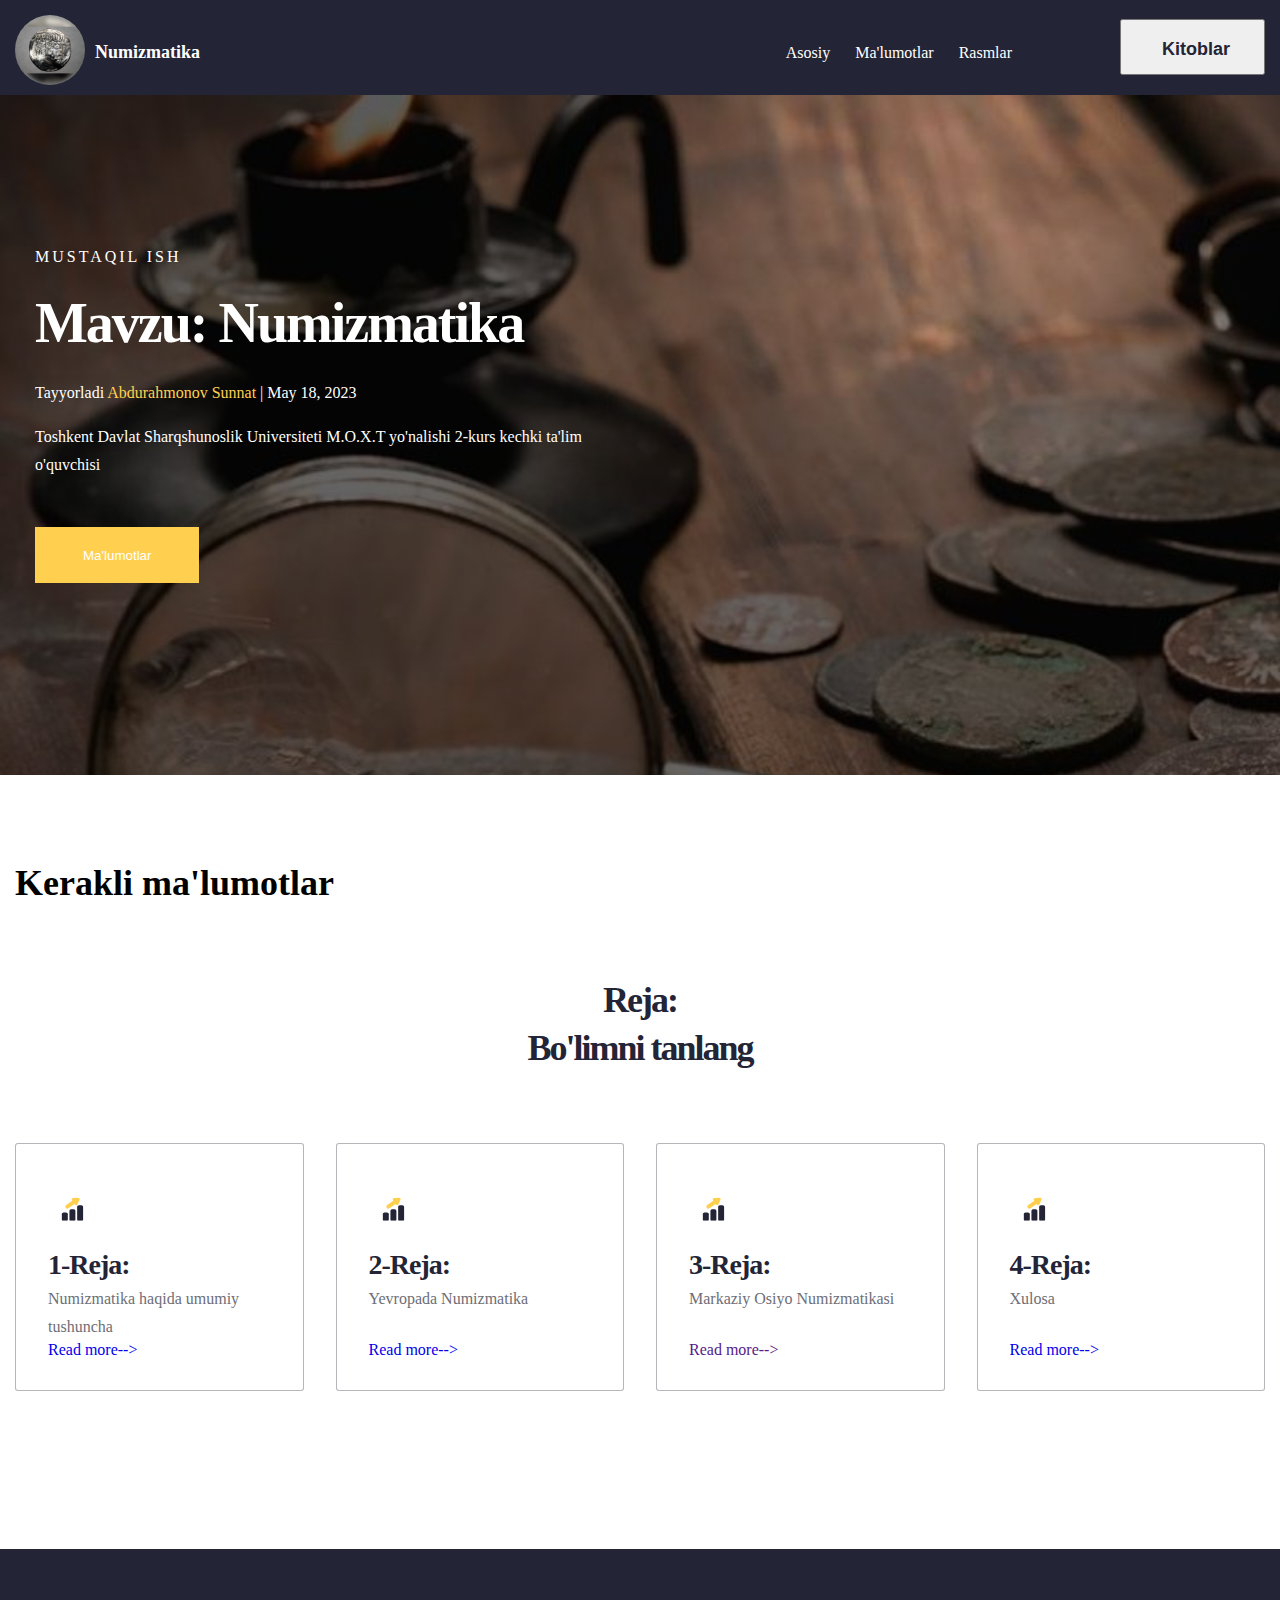
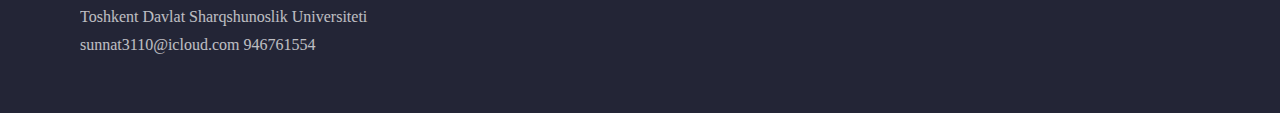
==== index.html @ b24c898b "first commit" ====
<!DOCTYPE html>
<html lang="en">
<head>
    <meta charset="UTF-8">
    <meta http-equiv="X-UA-Compatible" content="IE=edge">
    <meta name="viewport" content="width=device-width, initial-scale=1.0">
    <link rel="stylesheet" href="./sass/main.css">
    <link rel="stylesheet" href="https://cdnjs.cloudflare.com/ajax/libs/font-awesome/6.3.0/css/all.min.css"
    integrity="sha512-SzlrxWUlpfuzQ+pcUCosxcglQRNAq/DZjVsC0lE40xsADsfeQoEypE+enwcOiGjk/bSuGGKHEyjSoQ1zVisanQ=="
    crossorigin="anonymous" referrerpolicy="no-referrer" />
    <title>Numizmatika</title>
</head>
<body>

    <header>
        <nav>
            <div class="container">
                <div class="nav_menu">
                    <div class="beruniy">
                        <a href="./index.html"> <img class="img_beruniy" src="/images/bacbad44-470e-4073-8653-dbf2c6671fc7.jpeg" alt="logo"></a>
                        <h2>Numizmatika</h2>
                    </div>
                    <div class="menu_btn"></div>

                    <ul class="nav_list">
                        <li>
                            <a class="nav_link" href="#section">Asosiy</a>
                        
                        </li>
                        <li>
                            <a class="nav_link" href="./section.html">Ma'lumotlar</a>
                          
                        </li>
                        <li>
                            <a class="nav_link" href="https://www.google.com/search?q=numizmatika&rlz=1C5CHFA_enUZ1026UZ1027&sxsrf=APwXEdcbpKXB6cK-MVhLExRMBIEqQDZ5vg:1684984446269&source=lnms&tbm=isch&sa=X&ved=2ahUKEwjLwfyawI__AhX5QvEDHe1pDfoQ_AUoAXoECAEQAw&biw=1440&bih=789&dpr=1">Rasmlar</a>
                           
                        </li>
                        <li class="btn_item">
                           <a target="_blank"  href="https://kitobxon.com/oz/kitob/yordamchi-tarixiy-fanlar"><button class="btn">Kitoblar</button></a>
                        </li>
                    </ul>
                </div>
            </div>
        </nav>
    </header>
    <section id="section">
        <div class="container">
            <div class="section_menu">
                <p class="section_text">Mustaqil ish</p>
                <h1 class="section_title">
                    Mavzu: Numizmatika </h1>
                <p class="section_text_2">Tayyorladi <span>Abdurahmonov Sunnat</span> | May 18, 2023 </p>
                <p class="section_text_3">Toshkent Davlat Sharqshunoslik Universiteti M.O.X.T yo'nalishi 2-kurs kechki ta'lim o'quvchisi</p>
                    <div class="btn_2">
                        <a target="_blank" href="./section.html"><button class="button">Ma'lumotlar</button></a>
                    </div>
            </div>
        </div>
    </section>
    <section class="section_3">
        <div class="container">
            <h2 class="section-3-title">Kerakli ma'lumotlar</h2>
            <div id="section_cards">
            </div>
        </div>
    </section>

    <section class="main-section-3">
        <h2>Reja:</h2>
        <h2>Bo'limni tanlang</h2>
        <div class="container">
            <div class="main-section-3_list">
                    <div class="section-3-item">
                        <div class="img  img-2">
                            <img src="./images/icon-3.svg" alt="photo">
                        </div>
                        <h3>1-Reja:</h3>
                        <p>Numizmatika haqida umumiy tushuncha</p>
                        <a class="buruniy_link" href="./section.html">Read more--></a>
                    </div>

                <div class="section-3-item">
                    <div class="img img-2">
                        <img src="./images/icon-3.svg" alt="photo">
                    </div>
                    <h3>2-Reja:</h3>
                    <p class="beruniy_text">Yevropada Numizmatika</p>
                    <a class="buruniy_link" href="./work.html">Read more--></a>
                </div>

                <div class="section-3-item">
                    <div class="img  img-2">
                        <img src="./images/icon-3.svg" alt="photo">
                    </div>
                    <h3>3-Reja:</h3>
                    <p class="beruniy_text">Markaziy Osiyo Numizmatikasi</p>
                    <a class="buruniy_link" href="">Read more--></a>
                </div>

                <div class="section-3-item">
                    <div class="img  img-2">
                        <img  src="./images/icon-3.svg" alt="photo">
                    </div>
                    <h3>4-Reja:</h3>
                    <p class="beruniy_text">Xulosa</p>
                    <a class="buruniy_link" href="./main.html#Xulosa">Read more--></a>
                </div>
            </div>
        </div>
    </section>

    <footer class="footer">
        <div class="footer_list">
            <div class="footer_text">
                <p>Toshkent Davlat Sharqshunoslik Universiteti</p>
                <p>sunnat3110@icloud.com  946761554</p>
            </div>
            <div class="footer_icon">
              <a href="https://www.facebook.com/tsuos.uz/" target="_blank"><i class="fa-brands fa-facebook" style="color: #939ba9;"></i></a>
              <a href="https://www.twitter.com/tsuos.uz/" target="_blank"><i class="fa-brands fa-twitter" style="color: #939ba9;"></i></a>
              <a href="https://www.instagram.com/tsuos.uz/" target="_blank"><i class="fa-brands fa-instagram" style="color: #939ba9;"></i></a>
              <a href="https://t.me/tsuos" target="_blank"><i class="fa-brands fa-telegram" style="color: #939ba9;"></i></a>
            </div>
        </div>
    </footer>
    <script src="./main.js/main.js"></script>
</body>
</html>
---- sass/main.css ----
@font-face {
  font-display: swap;
  font-family: "Inter";
  font-style: normal;
  font-weight: 400;
  src: url("../fonts/inter-v12-latin-regular.eot");
  src: url("../fonts/inter-v12-latin-regular.eot?#iefix") format("embedded-opentype"), url("../fonts/inter-v12-latin-regular.woff2") format("woff2"), url("../fonts/inter-v12-latin-regular.woff") format("woff"), url("../fonts/inter-v12-latin-regular.ttf") format("truetype"), url("../fonts/inter-v12-latin-regular.svg#Inter") format("svg");
}
@font-face {
  font-display: swap;
  font-family: "Sen";
  font-style: normal;
  font-weight: 700;
  src: url("../fonts/sen-v7-latin-700.eot");
  src: url("../fonts/sen-v7-latin-700.eot?#iefix") format("embedded-opentype"), url("../fonts/sen-v7-latin-700.woff2") format("woff2"), url("../fonts/sen-v7-latin-700.woff") format("woff"), url("../fonts/sen-v7-latin-700.ttf") format("truetype"), url("../fonts/sen-v7-latin-700.svg#Sen") format("svg");
}
@font-face {
  font-display: swap;
  font-family: "Inter";
  font-style: normal;
  font-weight: 500;
  src: url("../fonts/inter-v12-latin-500.eot");
  src: url("../fonts/inter-v12-latin-500.eot?#iefix") format("embedded-opentype"), url("../fonts/inter-v12-latin-500.woff2") format("woff2"), url("../fonts/inter-v12-latin-500.woff") format("woff"), url("../fonts/inter-v12-latin-500.ttf") format("truetype"), url("../fonts/inter-v12-latin-500.svg#Inter") format("svg");
}
@font-face {
  font-display: swap;
  font-family: "Sen";
  font-style: normal;
  font-weight: 700;
  src: url("../fonts/sen-v7-latin-700.eot");
  src: url("../fonts/sen-v7-latin-700.eot?#iefix") format("embedded-opentype"), url("../fonts/sen-v7-latin-700.woff2") format("woff2"), url("../fonts/sen-v7-latin-700.woff") format("woff"), url("../fonts/sen-v7-latin-700.ttf") format("truetype");
}
* {
  margin: 0;
  padding: 0;
  box-sizing: border-box;
}

body {
  overflow-x: hidden;
  font-family: "Inter";
}

.container {
  max-width: 1280px;
  margin: 0 auto;
  padding: 0 15px;
}

header {
  position: relative;
}

nav {
  background-color: #232536;
  padding-top: 15px;
  padding-bottom: 5px;
}

.nav_menu {
  display: flex;
  justify-content: space-between;
  align-items: center;
}

.beruniy {
  display: flex;
  align-items: center;
  color: #FFFFFF;
  font-family: "Sen";
  -moz-column-gap: 10px;
       column-gap: 10px;
}

.beruniy > h2 {
  font-size: 18px;
}
@media screen and (max-width: 350px) {
  .beruniy > h2 {
    font-size: 14px;
    padding-right: 5px;
  }
}

.img_beruniy {
  width: 70px;
  height: 70px;
  border-radius: 50%;
}

.nav_list {
  display: flex;
  list-style: none;
  -moz-column-gap: 25px;
       column-gap: 25px;
  align-items: center;
  text-align: center;
}

.nav_link {
  text-decoration: none;
  color: #FFFFFF;
  font-style: normal;
  font-weight: 400;
  font-size: 16px;
  line-height: 28px;
}

.btn_item {
  padding-left: 83px;
  padding-bottom: 11px;
}
@media screen and (max-width: 770px) {
  .btn_item {
    padding-left: 20px;
  }
}

.btn {
  text-decoration: none;
  padding: 16px 40px;
  color: #232536;
  max-width: 145px;
  height: 56px;
  font-weight: 700;
  font-size: 18px;
  line-height: 24px;
}

@media (max-width: 670px) {
  .nav_menu {
    padding: 12px 20px;
    padding-bottom: 20px;
  }
  .nav_list {
    display: none;
  }
  .menu_btn {
    position: absolute;
    background-image: url(../images/menu.png);
    background-repeat: no-repeat;
    background-size: 30px;
    background-position: center;
    width: 40px;
    height: 40px;
    right: 0;
    margin: 0 20px;
    cursor: pointer;
    transition: 0.2s ease;
    color: #FFFFFF;
  }
  .menu_btn.active {
    z-index: 999;
    background: url(../images/close.png) no-repeat;
    background-size: 25px;
    background-position: center;
    transition: 0.2s ease;
  }
  .nav_list.active {
    z-index: 888;
    position: fixed;
    background-color: #232536;
    top: 0;
    right: 0;
    width: 300px;
    height: 100vh;
    display: flex;
    justify-content: center;
    align-items: center;
    flex-direction: column;
    box-shadow: 0 5px 25px rgba(1, 1, 1, 0.15);
    transition: 0.2s ease;
    row-gap: 30px;
    text-align: center;
  }
  .nav_list a {
    color: #FFFFFF;
    font-size: 22px;
    margin: 10px;
    padding: 0 20px;
    border-radius: 20px;
  }
}
.beruniy > a {
  text-decoration: none;
  color: #FFFFFF;
  font-size: 18px;
}

#section {
  background-image: radial-gradient(30.56% 76.04% at 74.58% 0%, rgba(0, 0, 0, 0) 0%, rgba(0, 0, 0, 0.6) 100%), url(../../images/ypszxnvq4x0yst1o7haa942nihsah1wv.jpeg);
  background-size: cover;
  width: 100%;
  padding-top: 128px;
  padding-bottom: 192px;
}

.section_menu {
  margin-left: 20px;
}
@media screen and (max-width: 670px) {
  .section_menu {
    text-align: center;
    display: flex;
    flex-direction: column;
    justify-content: center;
  }
}

.section_text {
  color: #FFFFFF;
  font-style: normal;
  font-weight: 500;
  font-size: 16px;
  line-height: 20px;
  letter-spacing: 3px;
  text-transform: uppercase;
  padding-top: 24px;
}

span {
  color: #FFD050;
}

.section_title {
  font-weight: 700;
  font-size: 56px;
  line-height: 64px;
  letter-spacing: -2px;
  font-family: "Sen";
  color: #FFFFFF;
  max-width: 803px;
  padding-top: 24px;
}
@media screen and (max-width: 435px) {
  .section_title {
    font-size: 36px;
  }
}

.section_text_2 {
  color: #FFFFFF;
  font-weight: 400;
  font-size: 16px;
  line-height: 28px;
  padding-top: 24px;
}

.section_text_3 {
  font-family: "Inter";
  max-width: 600px;
  color: #FFFFFF;
  font-weight: 400;
  font-size: 16px;
  line-height: 28px;
  padding-top: 16px;
}

.btn_2 {
  padding-top: 48px;
}

.button {
  max-width: 204px;
  height: 56px;
  padding: 16px 48px;
  background-color: #FFD050;
  color: #FFFFFF;
  border: none;
}

.button:hover {
  background-color: #FFFFFF;
  border: 3px solid #FFD050;
  color: #FFD050;
}

.section-2 {
  background-image: radial-gradient(30.56% 76.04% at 74.58% 0%, rgba(0, 0, 0, 0) 0%, rgba(0, 0, 0, 0.6) 100%), url(../../images/foto-1362-1.jpeg);
  background-size: cover;
  width: 100%;
  height: 600px;
  padding-top: 200px;
  padding-bottom: 200px;
}

.main-section-3 {
  margin-top: 69px;
}

.main-section-3_list {
  display: flex;
  -moz-column-gap: 32px;
       column-gap: 32px;
  padding-top: 71px;
  justify-content: center;
}
@media screen and (max-width: 1210px) {
  .main-section-3_list {
    display: flex;
    flex-wrap: wrap;
    flex-direction: column;
    justify-content: center;
    align-items: center;
    row-gap: 15px;
  }
}

.main-section-3 > h2 {
  font-family: "Sen";
  color: #232536;
  font-weight: 700;
  font-size: 36px;
  line-height: 48px;
  letter-spacing: -2px;
  text-align: center;
}

.section-3-item {
  background-color: #FFFFFF;
  width: 100%;
  max-width: 296px;
  padding-top: 42px;
  padding-left: 32px;
  padding-bottom: 31px;
  border: 1px solid rgba(109, 110, 118, 0.5);
  border-radius: 3px;
}

.section_3 {
  margin-top: 84px;
}

.section-3-title {
  font-family: "Sen";
  font-weight: 700;
  font-size: 36px;
  line-height: 48px;
}

.section-3-item:hover {
  transition: 0.5s ease;
  transform: scale(1.1);
  background-color: #FFD050;
  border: none;
  cursor: pointer;
  border-radius: 5px;
}

.section-3-item > h3 {
  font-family: "Sen";
  color: #232536;
  padding-top: 13px;
  font-weight: 700;
  font-size: 28px;
  line-height: 40px;
  letter-spacing: -1px;
}

.img {
  border: 1px solid #FFFFFF;
  width: 48px;
  height: 46px;
  border-radius: 5px;
  display: flex;
  align-items: center;
  justify-content: center;
}

.img-2 {
  background-color: #FFFFFF;
}

.item-yellow {
  background-color: #FFD050;
  border: none;
}

.section-3-item-img {
  width: 30px;
  height: 30px;
}

.section-3-item > p {
  font-family: "Inter";
  max-width: 232px;
  font-weight: 400;
  font-size: 16px;
  line-height: 28px;
  color: #6D6E76;
}

.btn_3 {
  width: 100%;
  margin-top: 30px;
  max-width: 768px;
  height: 76px;
  background-color: #FFD050;
  font-weight: 700;
  font-size: 24px;
  line-height: 32px;
  font-family: "Sen";
  border: none;
}

.btn_3:hover {
  background-color: #FFFFFF;
  border: 3px solid #FFD050;
  color: #000;
}

.beruniy_text {
  height: 56px;
}

.buruniy_link {
  text-decoration: none;
}

.section-text-menu {
  color: #FFFFFF;
  font-family: "Sen";
  text-align: center;
  max-width: 100%;
}

.section-3 {
  margin-top: 100px;
  padding: 20px 20px;
  border: 1px solid #ffffff;
  width: 100%;
  height: 100%;
  background-color: white;
}

.s3-text {
  font-family: "Inter";
  font-size: 20px;
}

.text1 {
  padding-top: 20px;
}

.carousel-item > img {
  max-width: 100%;
  height: 700px;
  background-size: cover;
}

article {
  padding-top: 100px;
}

.article-carusel {
  padding-top: 100px;
}

.rasmlar {
  width: 100%;
  max-width: 1200px;
  text-align: center;
  border-radius: 10px;
  background-size: cover;
}

.yevropa {
  font-family: "Sen";
  text-align: center;
}

.footer {
  background-color: #232536;
  margin-top: 158px;
  padding: 54px 80px;
}

.footer_text > p {
  font-weight: 400;
  font-size: 16px;
  line-height: 28px;
  opacity: 0.7;
  color: #ffffff;
  font-family: "Inter";
}

.footer_list {
  display: flex;
  justify-content: space-between;
  align-items: center;
}
@media screen and (max-width: 670px) {
  .footer_list {
    text-align: center;
    display: flex;
    flex-direction: column;
    align-items: center;
  }
}

.footer_icon > a {
  width: 16px;
  height: 15px;
  padding-left: 26px;
  transition: all 0.3s ease-in-out;
}
@media screen and (max-width: 670px) {
  .footer_icon > a {
    text-align: center;
  }
}

.fa-brands:hover {
  transition: 0.5s ease;
  transform: scale(1.2);
}/*# sourceMappingURL=main.css.map */
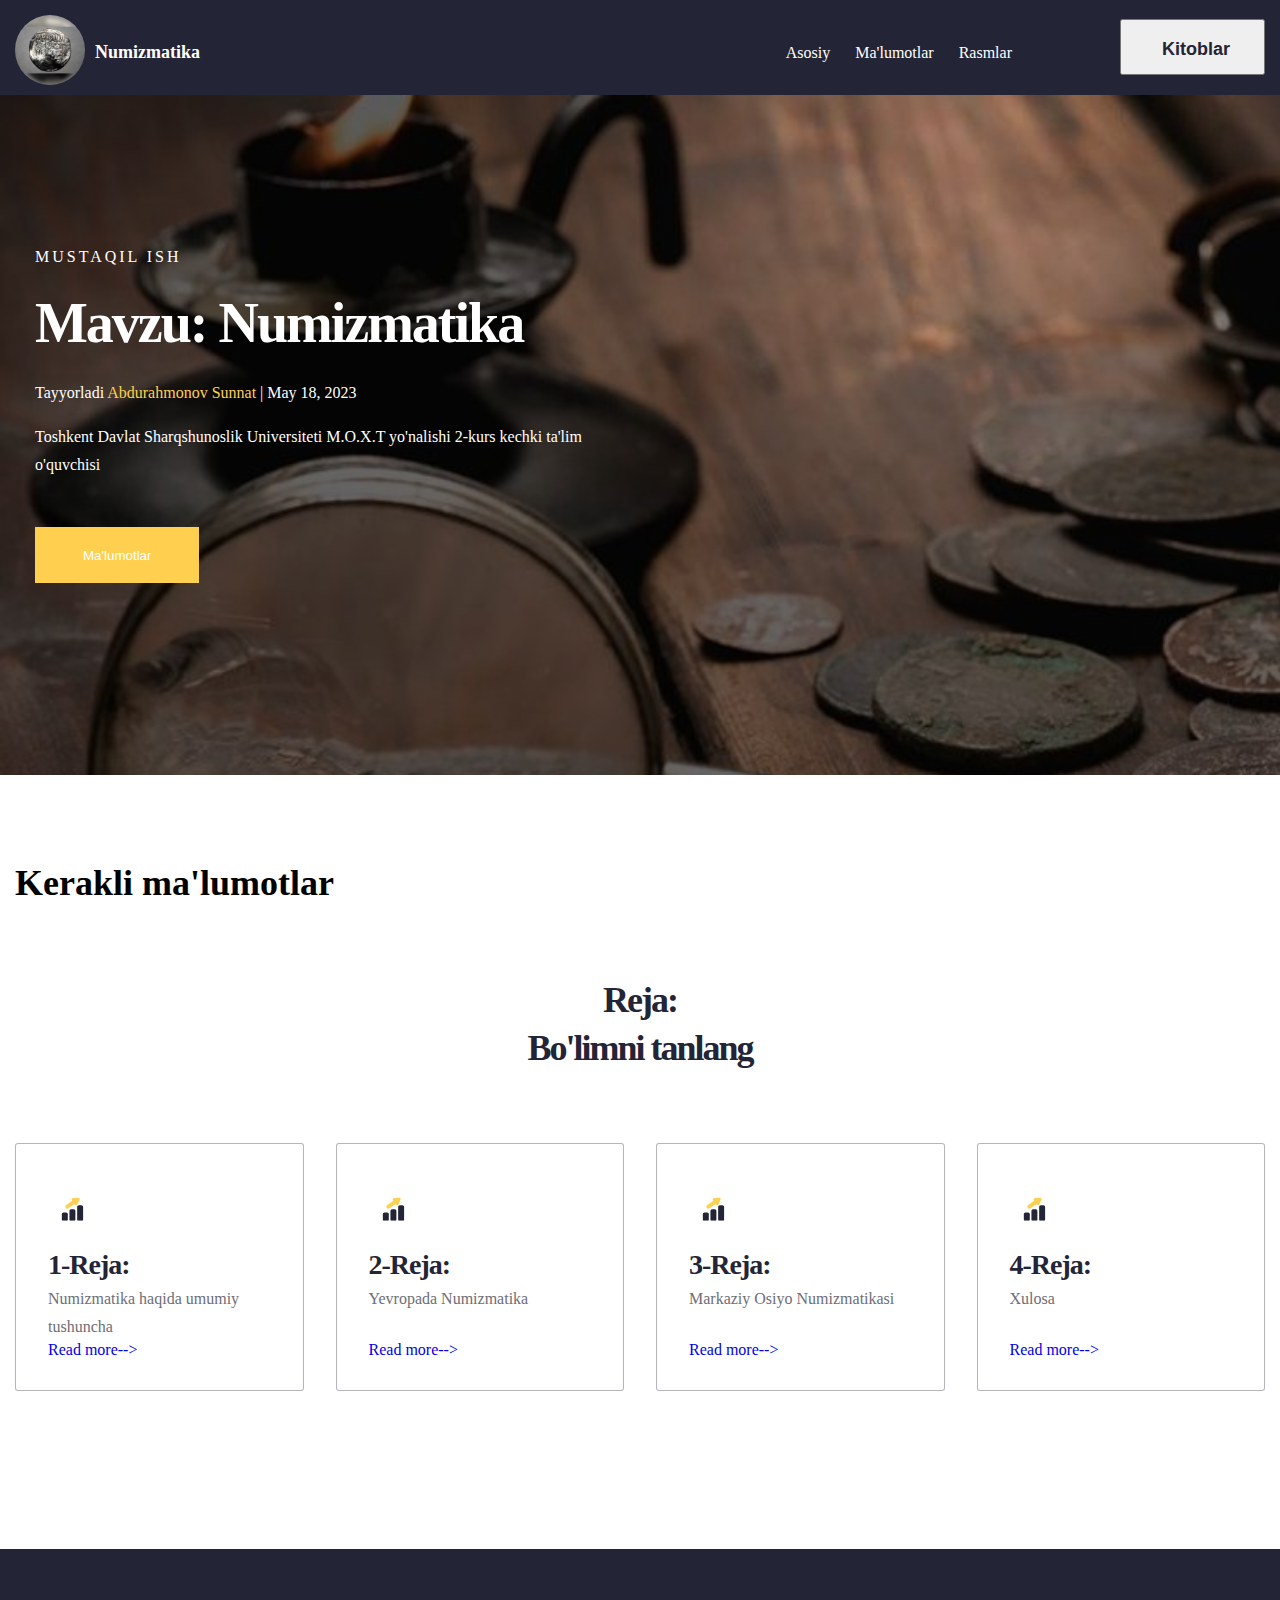
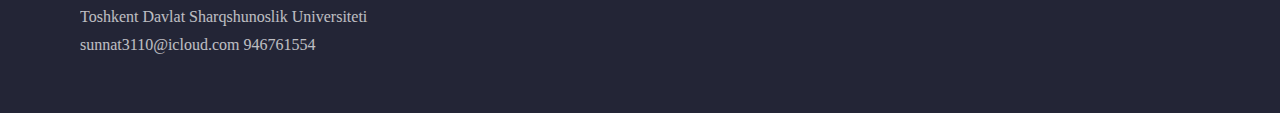
==== commit ae65de43: "git new commit" ====
--- a/index.html
+++ b/index.html
@@ -85,7 +85,7 @@
                     </div>
                     <h3>2-Reja:</h3>
                     <p class="beruniy_text">Yevropada Numizmatika</p>
-                    <a class="buruniy_link" href="./work.html">Read more--></a>
+                    <a class="buruniy_link" href="./article.html">Read more--></a>
                 </div>
 
                 <div class="section-3-item">
@@ -94,7 +94,7 @@
                     </div>
                     <h3>3-Reja:</h3>
                     <p class="beruniy_text">Markaziy Osiyo Numizmatikasi</p>
-                    <a class="buruniy_link" href="">Read more--></a>
+                    <a class="buruniy_link" href="./main.html">Read more--></a>
                 </div>
 
                 <div class="section-3-item">
